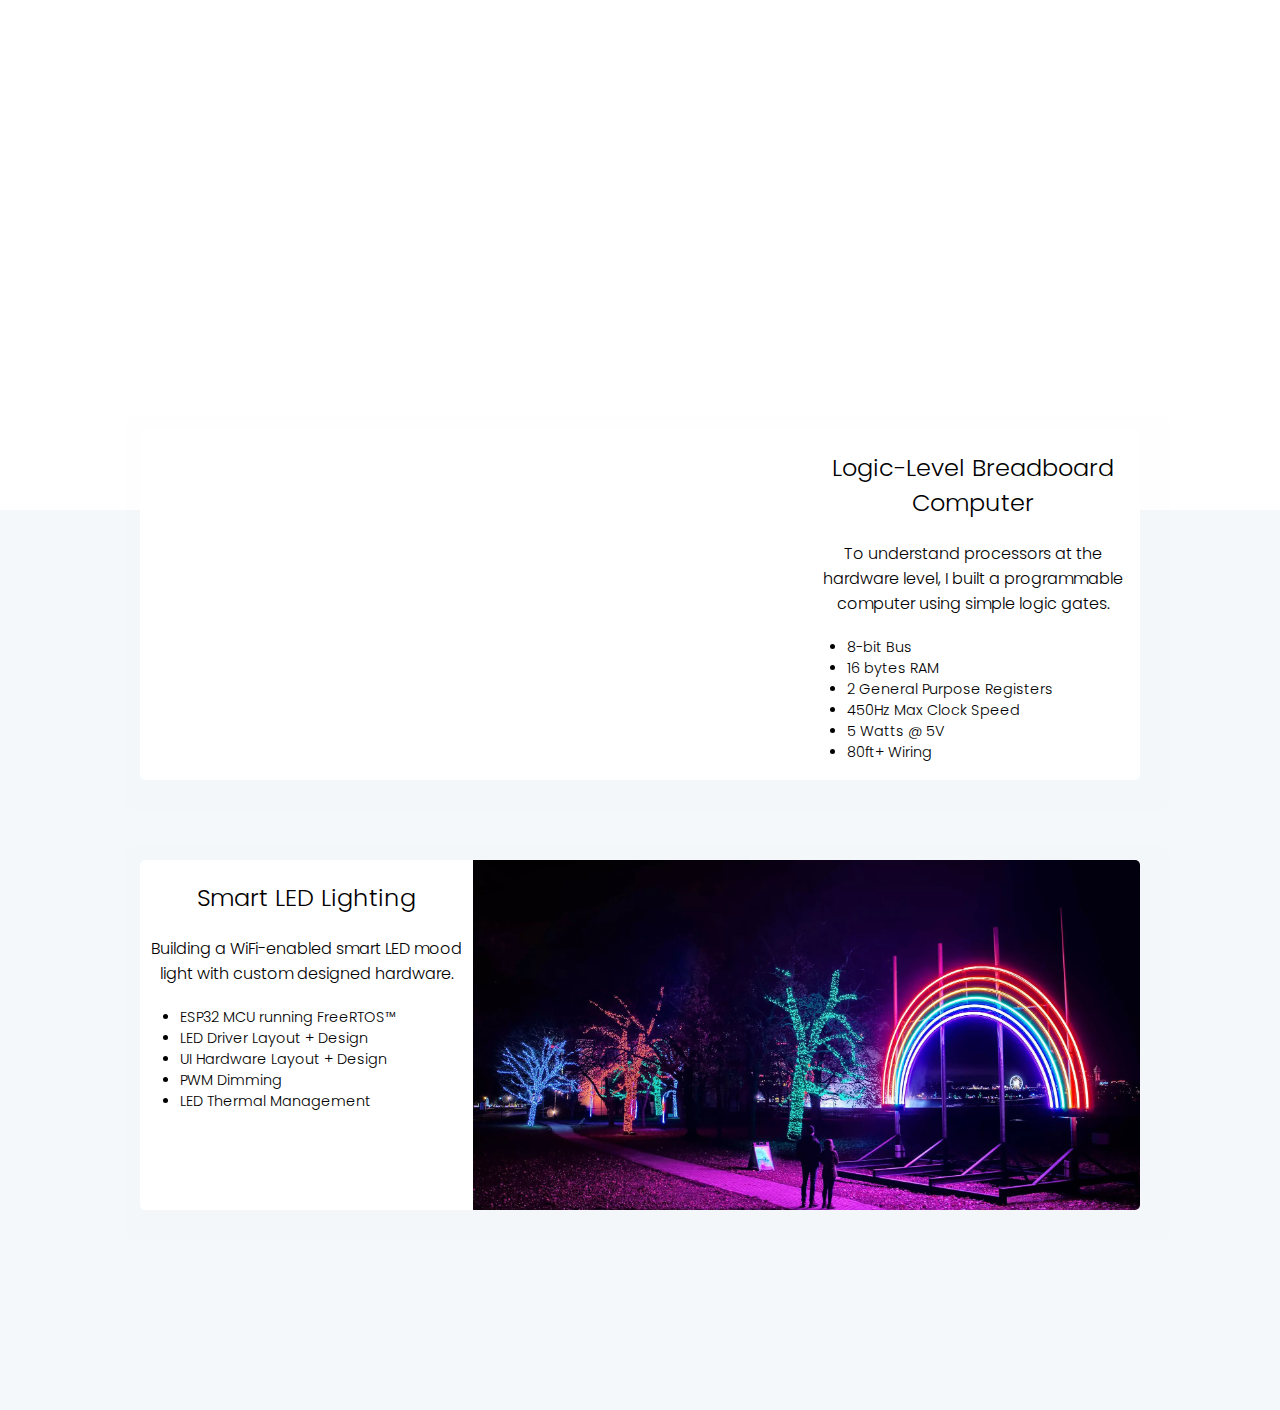
==== index.html @ ffe2f75d "add led light cpu project pages" ====
<!DOCTYPE html>
<html>
	<head>
		<title>Tilak Gupta</title>
		<link rel = "stylesheet" href = "css/main.css" />
		<link rel="stylesheet" href="https://fonts.googleapis.com/css?family=Poppins:300,400">
	</head>
	<body>

		<div id="title">
			<h1>Tilak Gupta</h1>
			<h4>Find some of my work below.</h4>
			<p>Updated Jan 17 2021</p>
		</div>
		<div id="feed-outer">
			<div id="feed-inner">
				
				
				<!-- 8-bit CPU Project Card -->
				<a class="" href="articles/cpu.html">
					<article class="card">
						<div class="card_photo" style="background-image: url(images/breadboard_comp.jpg)">
						</div>
						<div class="card_desc">
							<h2 class="center">Logic-Level Breadboard Computer</h2>
							<h4 class="center">To understand processors at the hardware level, I built a programmable computer using simple logic gates.</h4>
							<ul>
								<li>8-bit Bus</li>
								<li>16 bytes RAM</li>
								<li>2 General Purpose Registers</li>
								<li>450Hz Max Clock Speed</li>
								<li>5 Watts @ 5V</li>
								<li>80ft+ Wiring </li>
							</ul>
						</div>
					</article>
				</a>	

				<!-- Smart LED Card -->
				<a class="" href="articles/smart_led_light.html">
					<article class="card">
						<div class="card_desc">
							<h2 class="center">Smart LED Lighting</h2>
							<h4 class="center">Building a WiFi-enabled smart LED mood light with custom designed hardware.</h4>
							<ul>
								<li>ESP32 MCU running FreeRTOS&#153</li>
								<li>LED Driver Layout + Design</li>
								<li>UI Hardware Layout + Design</li>
								<li>PWM Dimming</li>
								<li>LED Thermal Management</li>
							</ul>
						</div>
						<div class="card_photo" style="background-image: url(images/toronto_light.jpg); background-size: 100%;">
						</div>
					</article>
				</a>	
			</div>
		</div>
	</body>
	
</html>
---- css/main.css ----
*{
	font-family: "Poppins";
	font-weight: 300;
}

body{
	margin: 0px;
}

#title{
	background-image: url(https://images.unsplash.com/photo-1606669059257-19fc4ca49f79?ixid=MXwxMjA3fDB8MHxwaG90by1wYWdlfHx8fGVufDB8fHw%3D&ixlib=rb-1.2.1&auto=format&fit=crop&w=2168&q=80);
	background-size: 100% 150%; /*width and height*/
	background-position: center bottom;	

	height: 510px;
	padding	: 0;	
	margin: 0;
}

#title h1{
	font-size: 3em;
	font-weight: 400;
	text-align: center;
	padding: 200px 0 0 0;
	margin: 0;
	color: white;
}

#title h4{
	color: white;
	text-align: center;
	margin: 0;
}

#title p{
	font-size: 0.5em;
	color: white;
	text-align: center;
	margin: 0;
}

#feed-outer{
	background-color: rgb(244,248,251);	
	margin: 0;
	padding: 0;
}

#feed-inner{
	position: relative;
	top: -80px;
	margin: auto;
	
	min-height: 100vh;
	max-width: 1040px;
}

a{
	text-decoration: none;
	color: black;
}

.card{
	border-radius: 5px;	
	margin: 0px 20px 80px;
	background: #fff;
	box-shadow: 8px 8px 14px 38px rgba(0, 0, 0, 0.002);
	transition: all 0.5s;
	overflow: hidden;
	
	display: flex;
	display: -ms-flexbox;
	-ms-flex-direction: row;
	flex-direction: row;
	flex-wrap: wrap;	
	-ms-flex-wrap: wrap;
}

.card:hover{
	box-shadow: 0 0 0  rgba(0, 0, 0, 0.02);
	transition: all 0.3s ease;
}

.card ul{
	font-size: 0.9em;
}


.card_photo{
	background-position: center; 
	background-size: 150%; /*width and height*/
	-ms-flex: 2 2 0;
	flex: 2 2 0;
	height: 350px;
	min-width: 500px;

}

.card_desc{
	-ms-flex: 1 1 0;
	flex: 1 1 0;
	min-width: 250px;
}




/* 
---------Other Miscellaneous Settings----------
 */

.center{
	margin-left: auto;
	margin-right: auto;
	text-align: center;
}
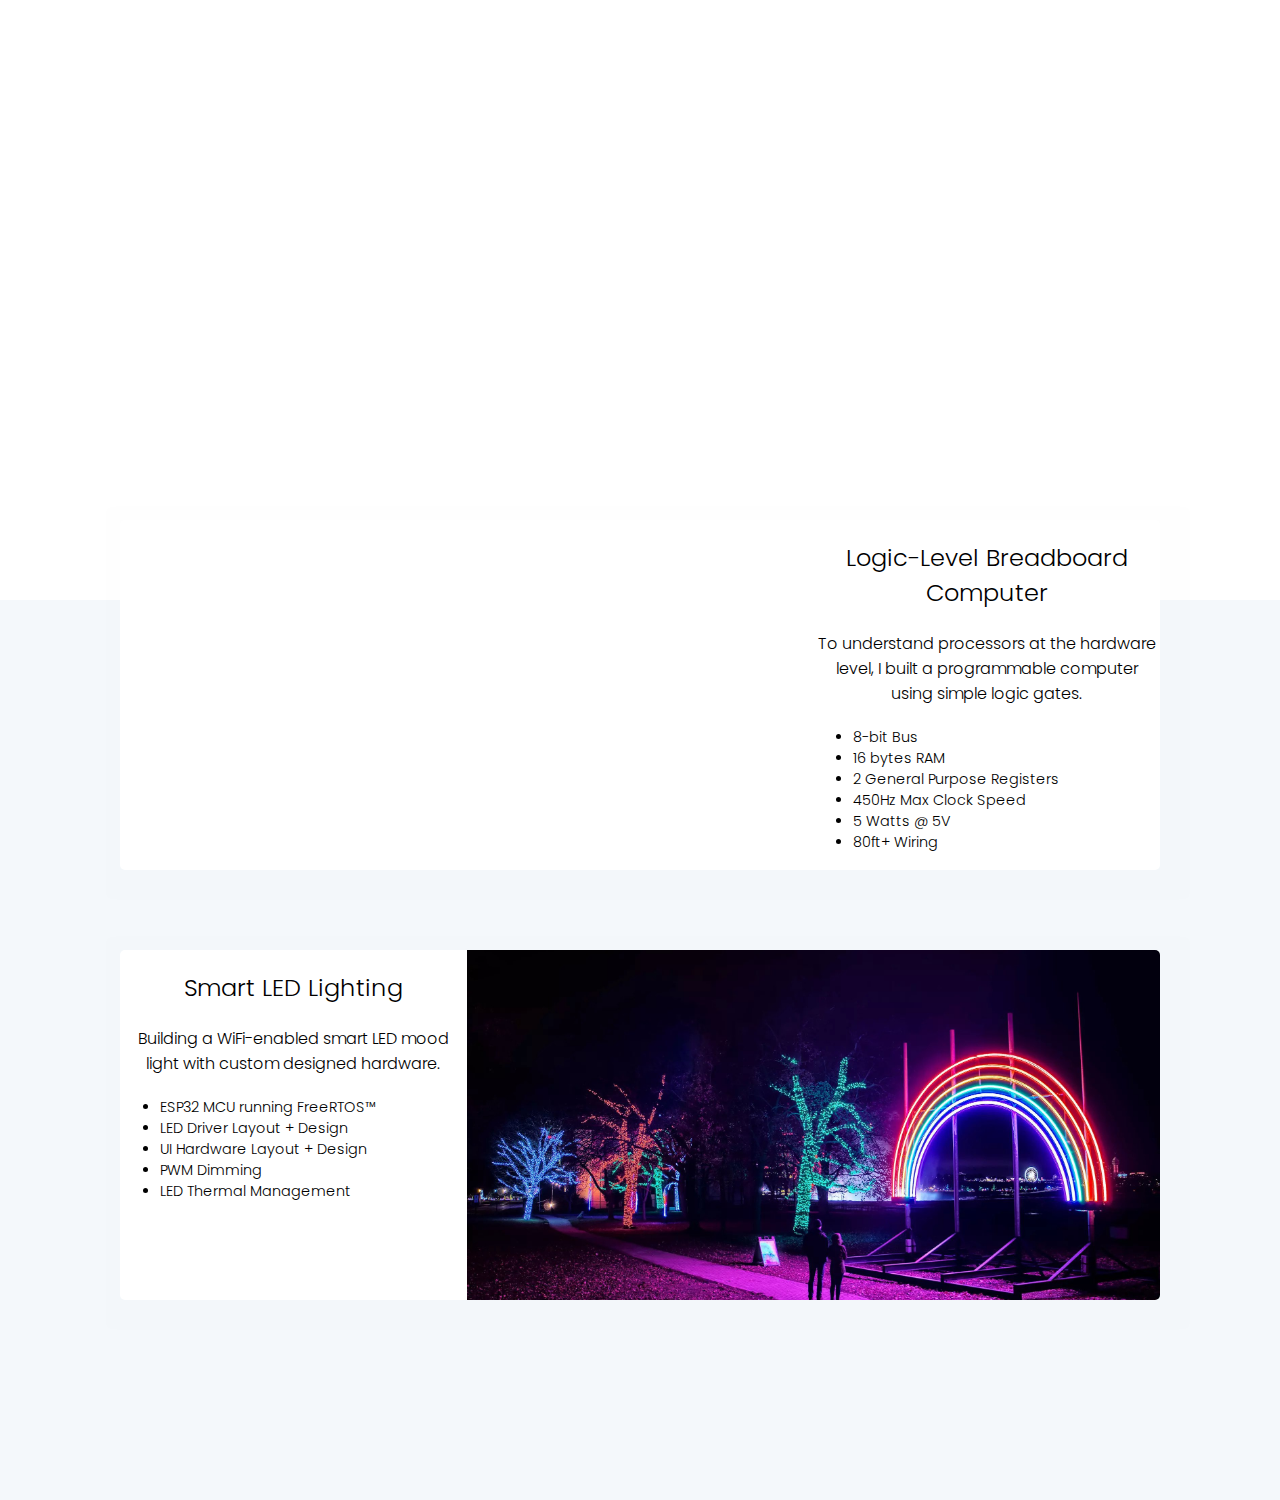
==== commit 3fd8a6b9: "add about tilak button on main page" ====
--- a/index.html
+++ b/index.html
@@ -10,8 +10,14 @@
 		<div id="title">
 			<h1>Tilak Gupta</h1>
 			<h4>Find some of my work below.</h4>
-			<p>Updated Jan 17 2021</p>
+			<p>Updated Jan 22 2021</p>
+			<div id="title-menu-bar"> 
+				<a href="articles/me.html">
+					ABOUT TILAK
+				</a>
+			</div>
 		</div>
+		
 		<div id="feed-outer">
 			<div id="feed-inner">
 				
--- a/css/main.css
+++ b/css/main.css
@@ -12,7 +12,7 @@
 	background-size: 100% 150%; /*width and height*/
 	background-position: center bottom;	
 
-	height: 510px;
+	height: 600px;
 	padding	: 0;	
 	margin: 0;
 }
@@ -27,6 +27,7 @@
 }
 
 #title h4{
+	font-size: 1.2em;
 	color: white;
 	text-align: center;
 	margin: 0;
@@ -37,6 +38,19 @@
 	color: white;
 	text-align: center;
 	margin: 0;
+}
+
+#title-menu-bar {
+	max-width: 1040px;
+	margin: auto;
+
+	font-size: 0.85em;
+	padding-top: 160px;
+}
+
+#title-menu-bar a{
+	text-decoration: none;
+	color: white;
 }
 
 #feed-outer{
@@ -54,14 +68,14 @@
 	max-width: 1040px;
 }
 
-a{
+#feed-inner a{
 	text-decoration: none;
 	color: black;
 }
 
 .card{
 	border-radius: 5px;	
-	margin: 0px 20px 80px;
+	margin: 0px 0px 80px;
 	background: #fff;
 	box-shadow: 8px 8px 14px 38px rgba(0, 0, 0, 0.002);
 	transition: all 0.5s;
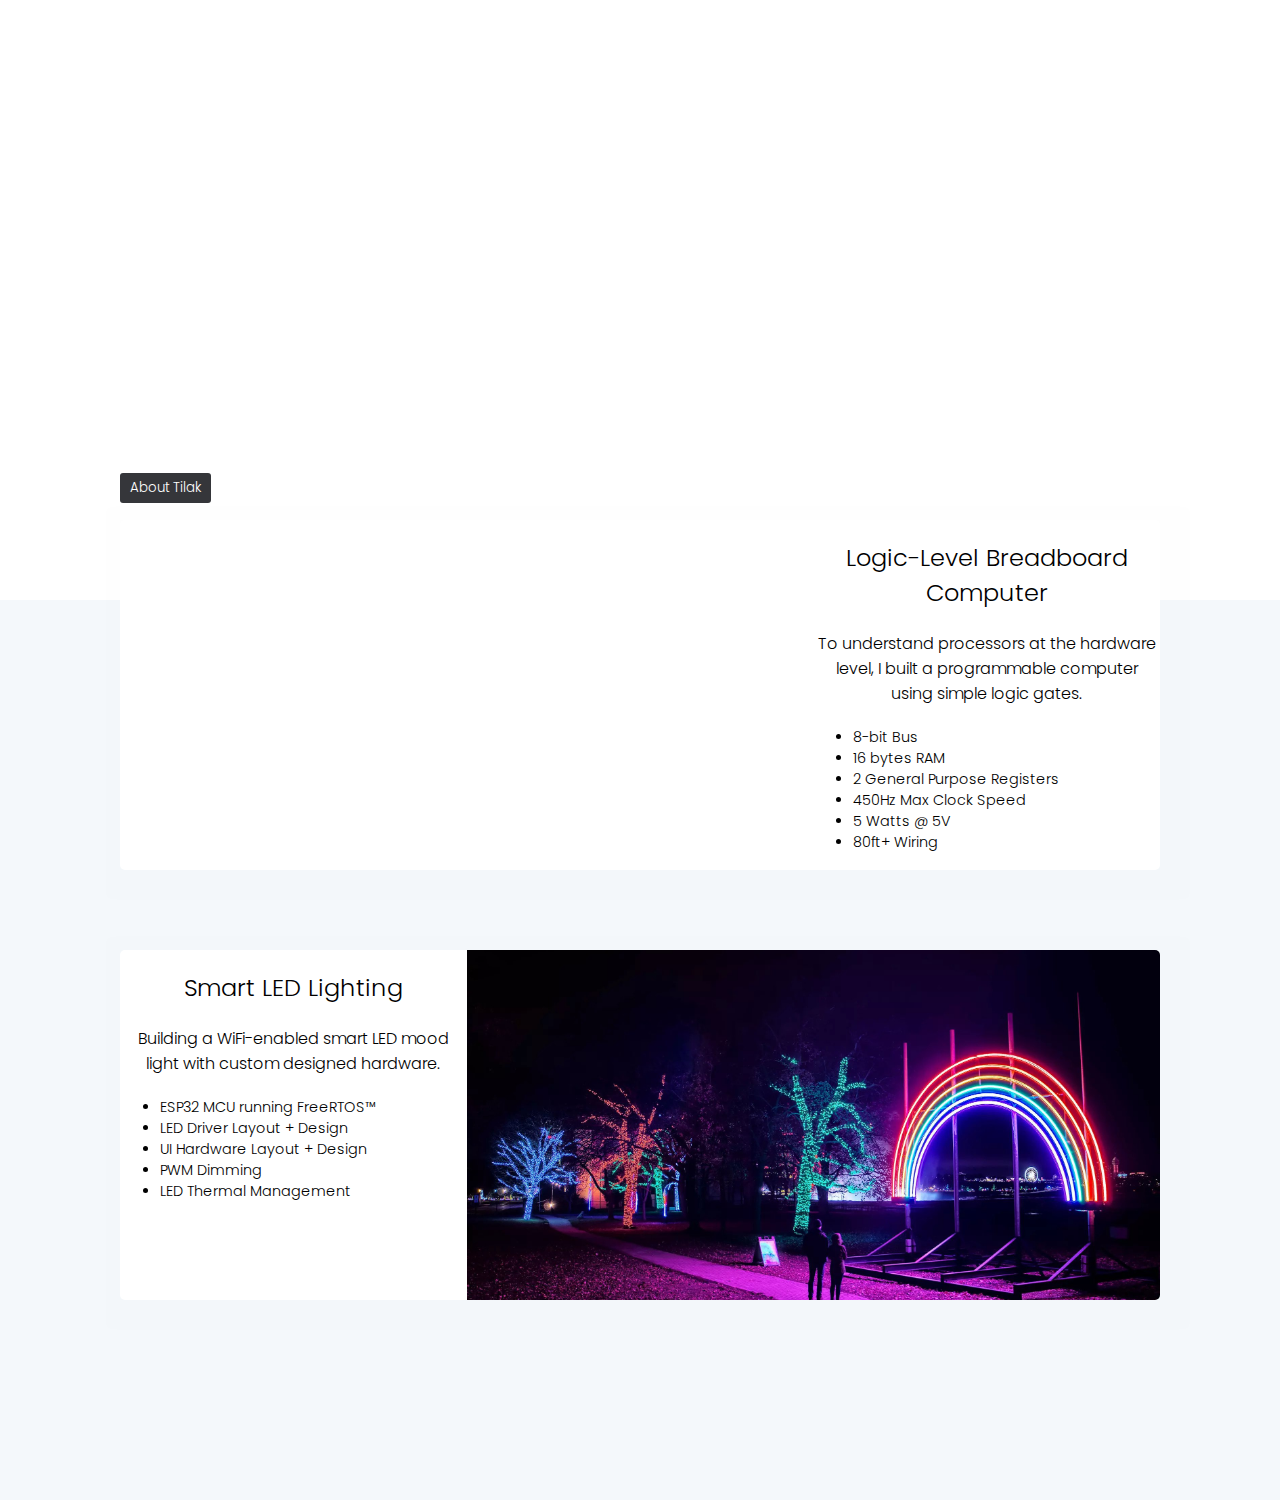
==== commit d9ac8dcd: "add about tilak button styling" ====
--- a/index.html
+++ b/index.html
@@ -13,7 +13,7 @@
 			<p>Updated Jan 22 2021</p>
 			<div id="title-menu-bar"> 
 				<a href="articles/me.html">
-					ABOUT TILAK
+					<button type="button">About Tilak</button>
 				</a>
 			</div>
 		</div>
--- a/css/main.css
+++ b/css/main.css
@@ -51,6 +51,14 @@
 #title-menu-bar a{
 	text-decoration: none;
 	color: white;
+}
+
+button{
+	background-color: rgb(53, 54, 58);
+	color: white;
+	border: none;
+	border-radius: 3px;
+	padding: 5px 10px 5px 10px;
 }
 
 #feed-outer{
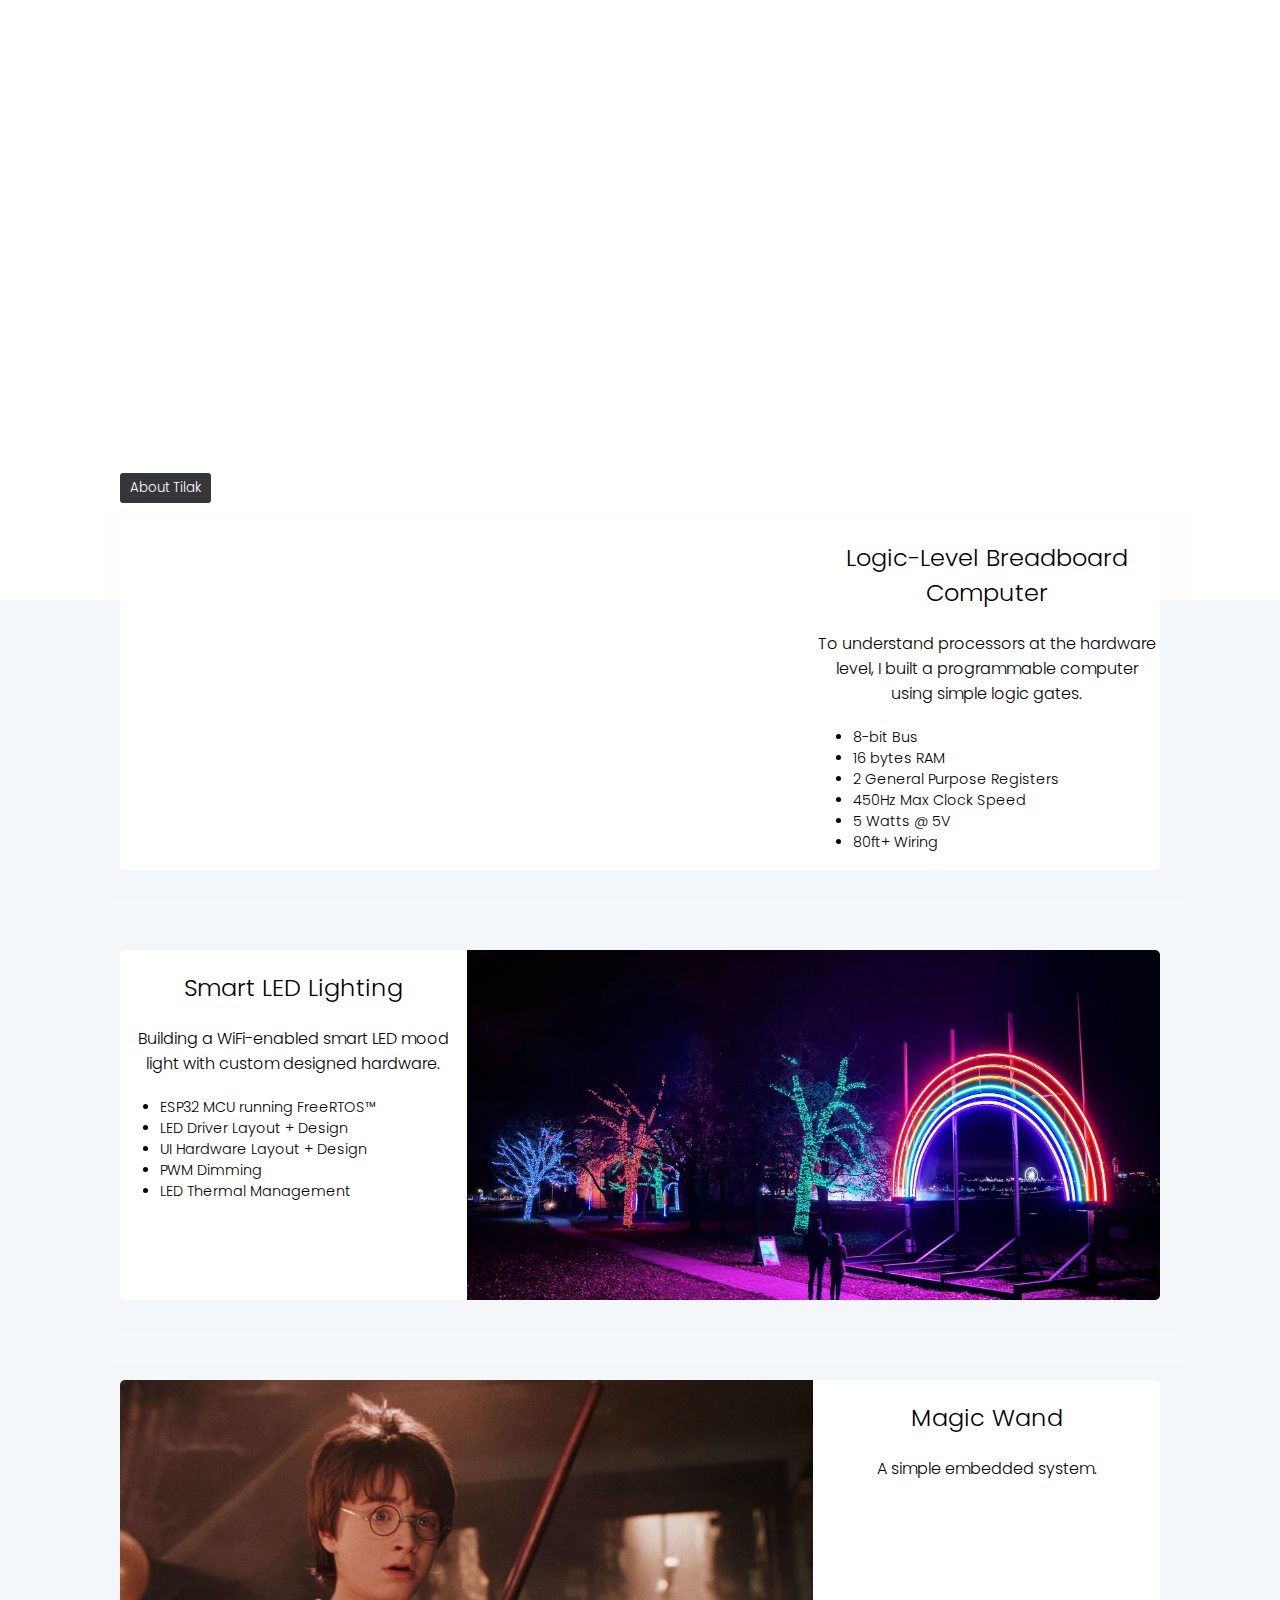
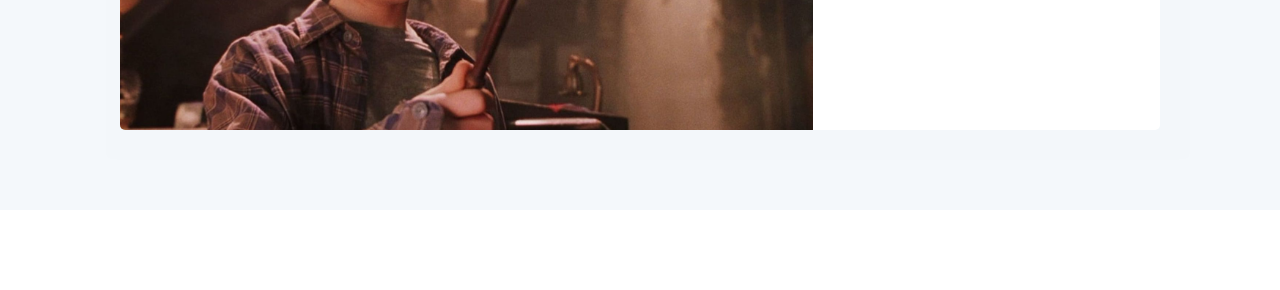
==== commit f196d8be: "add wand page to index.html" ====
--- a/index.html
+++ b/index.html
@@ -10,7 +10,7 @@
 		<div id="title">
 			<h1>Tilak Gupta</h1>
 			<h4>Find some of my work below.</h4>
-			<p>Updated Jan 22 2021</p>
+			<p>Updated Feb 26 2021</p>
 			<div id="title-menu-bar"> 
 				<a href="articles/me.html">
 					<button type="button">About Tilak</button>
@@ -60,6 +60,19 @@
 						</div>
 					</article>
 				</a>	
+
+				<!-- Magic Wand -->
+				<a class="" href="articles/magic_wand.html">
+					<article class="card">
+						<div class="card_photo" style="background-image: url(images/harry_potter.jpg); background-size: 105%; background-repeat: no-repeat;">
+						</div>
+						<div class="card_desc">
+							<h2 class="center">Magic Wand</h2>
+							<h4 class="center">A simple embedded system.</h4>
+
+						</div>
+					</article>
+				</a>
 			</div>
 		</div>
 	</body>
--- a/css/main.css
+++ b/css/main.css
@@ -8,7 +8,8 @@
 }
 
 #title{
-	background-image: url(https://images.unsplash.com/photo-1606669059257-19fc4ca49f79?ixid=MXwxMjA3fDB8MHxwaG90by1wYWdlfHx8fGVufDB8fHw%3D&ixlib=rb-1.2.1&auto=format&fit=crop&w=2168&q=80);
+	/* background-image: url(https://images.unsplash.com/photo-1606669059257-19fc4ca49f79?ixid=MXwxMjA3fDB8MHxwaG90by1wYWdlfHx8fGVufDB8fHw%3D&ixlib=rb-1.2.1&auto=format&fit=crop&w=2168&q=80); */
+	background-image: url(https://images.unsplash.com/photo-1529098872095-cc14f7439917?ixid=MXwxMjA3fDB8MHxwaG90by1wYWdlfHx8fGVufDB8fHw%3D&ixlib=rb-1.2.1&auto=format&fit=crop&w=3300&q=80);
 	background-size: 100% 150%; /*width and height*/
 	background-position: center bottom;	
 
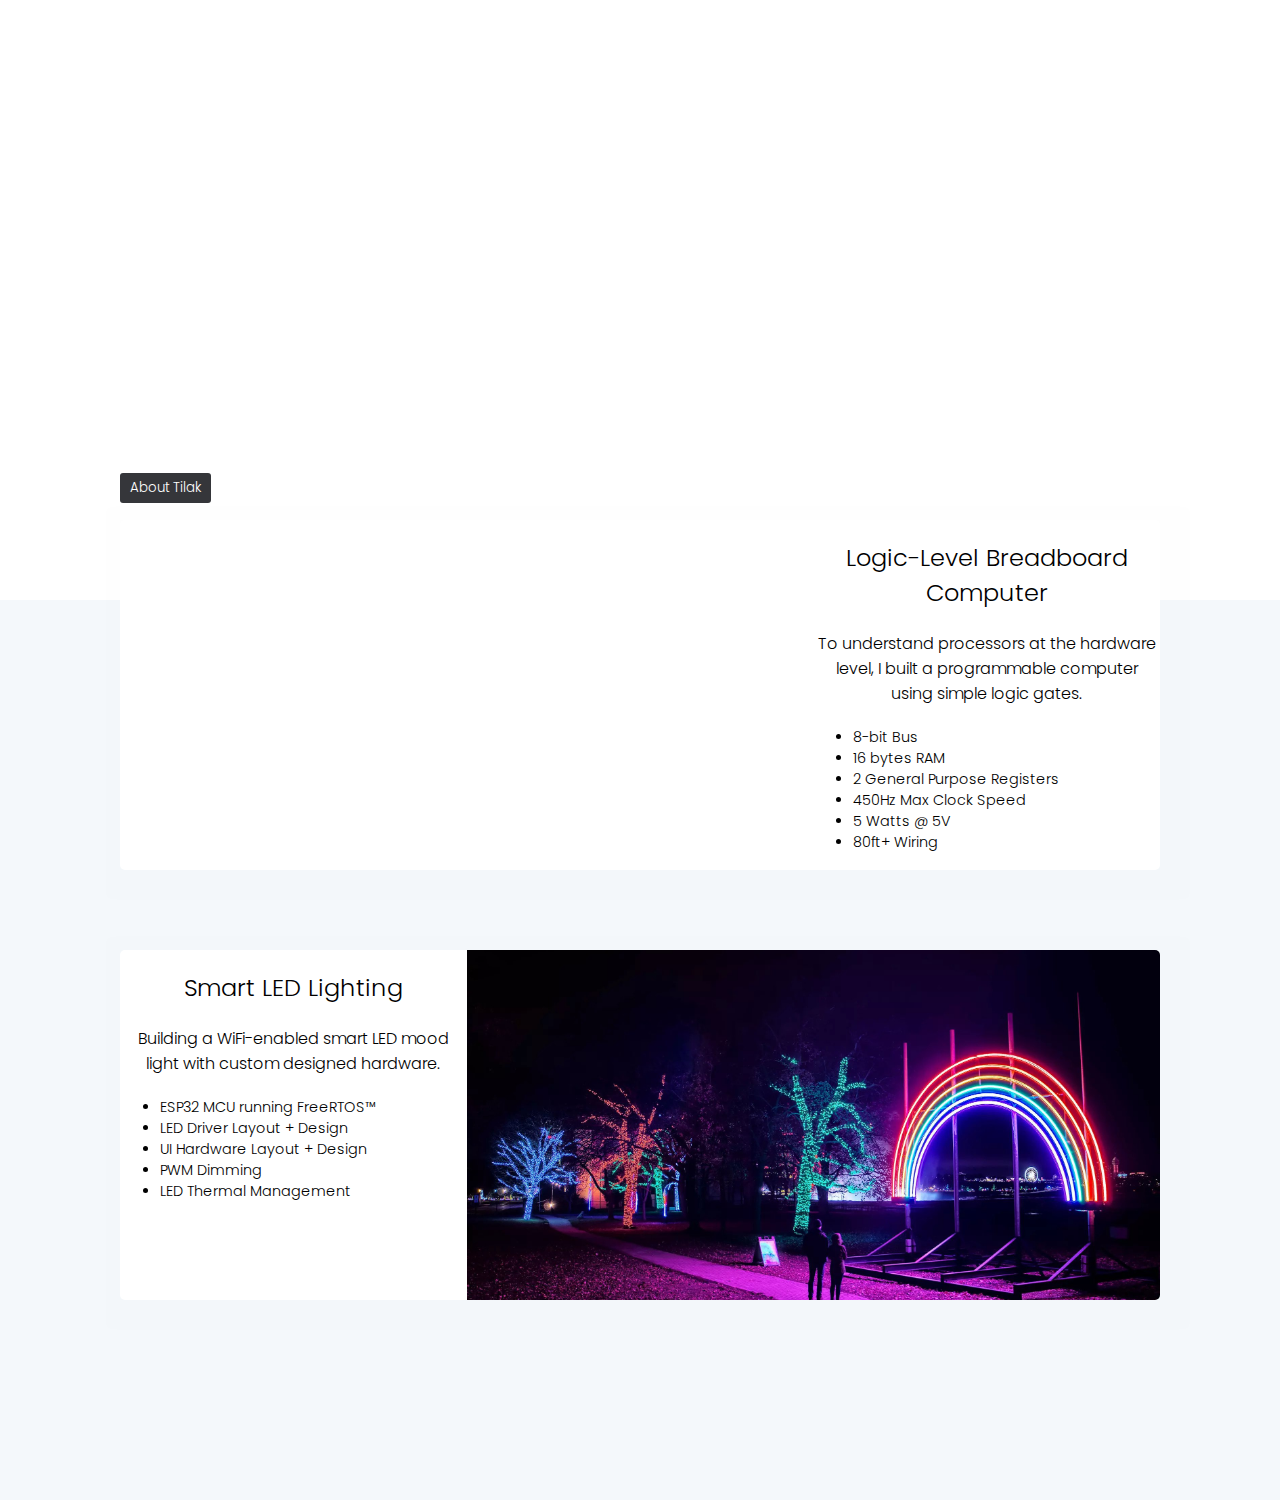
==== commit f9022cd4: "Update index.html" ====
--- a/index.html
+++ b/index.html
@@ -10,7 +10,7 @@
 		<div id="title">
 			<h1>Tilak Gupta</h1>
 			<h4>Find some of my work below.</h4>
-			<p>Updated Feb 26 2021</p>
+			<p>Updated Sep 22 2023</p>
 			<div id="title-menu-bar"> 
 				<a href="articles/me.html">
 					<button type="button">About Tilak</button>
@@ -60,21 +60,8 @@
 						</div>
 					</article>
 				</a>	
-
-				<!-- Magic Wand -->
-				<a class="" href="articles/magic_wand.html">
-					<article class="card">
-						<div class="card_photo" style="background-image: url(images/harry_potter.jpg); background-size: 105%; background-repeat: no-repeat;">
-						</div>
-						<div class="card_desc">
-							<h2 class="center">Magic Wand</h2>
-							<h4 class="center">A simple embedded system.</h4>
-
-						</div>
-					</article>
-				</a>
 			</div>
 		</div>
 	</body>
 	
-</html>+</html>
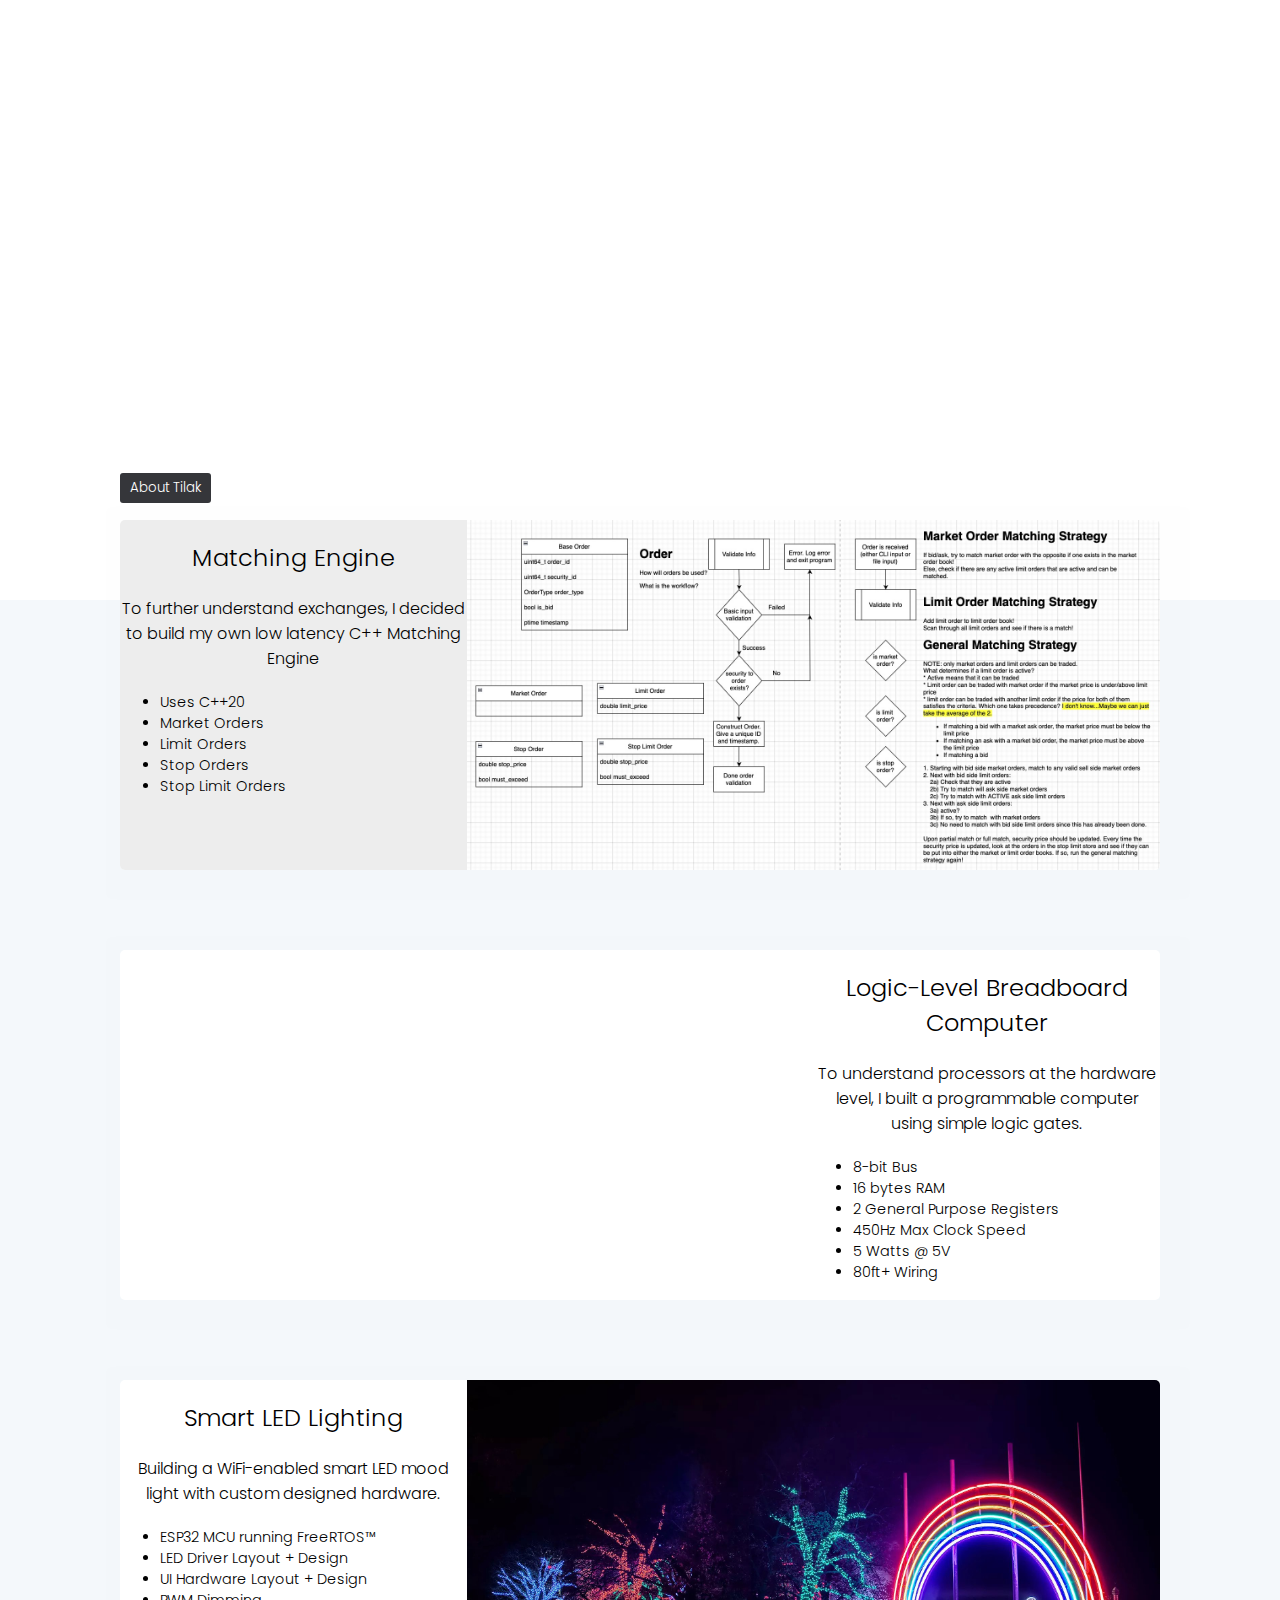
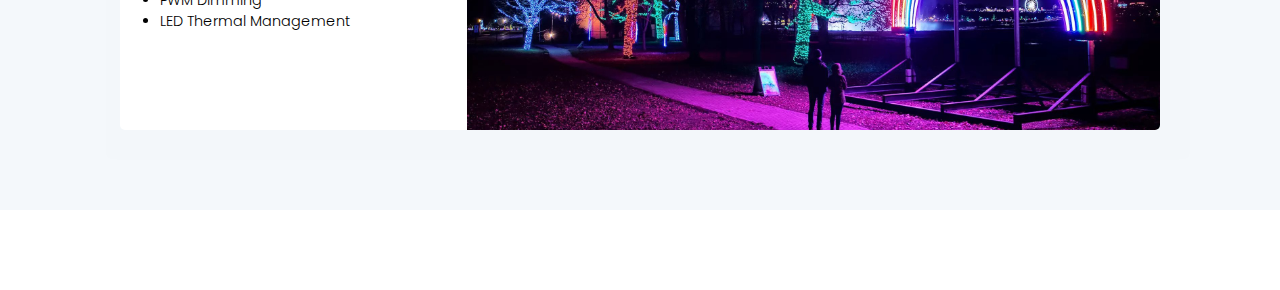
==== commit d24174b9: "Update details" ====
--- a/index.html
+++ b/index.html
@@ -10,7 +10,7 @@
 		<div id="title">
 			<h1>Tilak Gupta</h1>
 			<h4>Find some of my work below.</h4>
-			<p>Updated Sep 22 2023</p>
+			<p>Updated Jan 29 2024</p>
 			<div id="title-menu-bar"> 
 				<a href="articles/me.html">
 					<button type="button">About Tilak</button>
@@ -21,7 +21,25 @@
 		<div id="feed-outer">
 			<div id="feed-inner">
 				
-				
+				<!-- Matching Engine Project Card -->
+				<a class="" href="articles/matching_engine.html">
+					<article class="card">
+						<div class="card_desc", style="background-color: #ededed">
+							<h2 class="center">Matching Engine</h2>
+							<h4 class="center">To further understand exchanges, I decided to build my own low latency C++ Matching Engine</h4>
+							<ul>
+								<li>Uses C++20</li>
+								<li>Market Orders</li>
+								<li>Limit Orders</li>
+								<li>Stop Orders</li>
+								<li>Stop Limit Orders</li>
+							</ul>
+						</div>
+						<div class="card_photo" style="background-image: url(images/matching_engine_diagram.jpg); background-size: 100%;">
+						</div>
+					</article>
+				</a>	
+
 				<!-- 8-bit CPU Project Card -->
 				<a class="" href="articles/cpu.html">
 					<article class="card">
